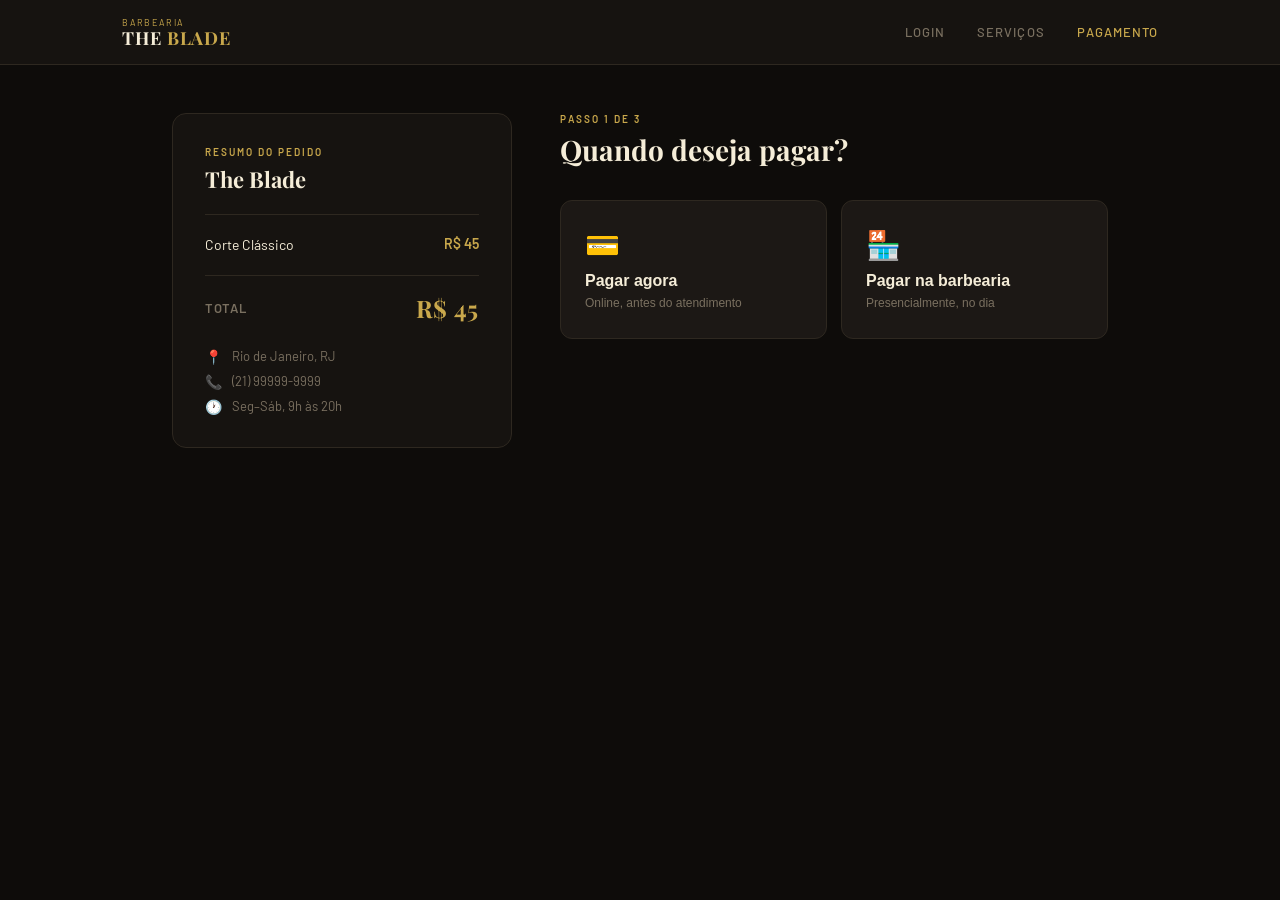
==== Grupo 6 projeto pronto - Copia/checkout.html @ 7908f97e "Add files via upload" ====
<!DOCTYPE html>
<html lang="pt-br">
<head>
  <meta charset="UTF-8">
  <meta name="viewport" content="width=device-width, initial-scale=1.0">
  <title>The Blade — Checkout</title>
  <link href="https://fonts.googleapis.com/css2?family=Playfair+Display:ital,wght@0,700;0,900;1,700&family=Barlow:wght@400;500;600&display=swap" rel="stylesheet">
  <link rel="stylesheet" href="checkout.css">
</head>
<body>

  <!-- Header -->
  <header class="site-header">
    <div class="header-inner">
      <div class="header-brand">
        <span class="header-tag">Barbearia</span>
        <span class="header-name">THE <strong>BLADE</strong></span>
      </div>
      <nav class="header-nav">
        <a href="login.html" id="nav-login-link">Login</a>
        <a href="servicos.html">Serviços</a>
        <a href="#" class="active">Pagamento</a>
      </nav>
    </div>
  </header>

  <!-- Conteúdo principal -->
  <main class="checkout-main">

    <!-- Coluna esquerda: resumo do pedido -->
    <aside class="order-summary">
      <p class="summary-eyebrow">Resumo do pedido</p>
      <h2 class="summary-title">The Blade</h2>
      <div class="summary-divider"></div>

      <div class="summary-items" id="summary-items">
        <!-- Preenchido pelo JS via URL params -->
      </div>

      <div class="summary-total-row">
        <span>Total</span>
        <span id="summary-total" class="summary-total-value">R$ 0</span>
      </div>

      <div class="summary-info">
        <div class="info-row"><span class="info-icon">📍</span><span>Rio de Janeiro, RJ</span></div>
        <div class="info-row"><span class="info-icon">📞</span><span>(21) 99999-9999</span></div>
        <div class="info-row"><span class="info-icon">🕐</span><span>Seg–Sáb, 9h às 20h</span></div>
      </div>
    </aside>

    <!-- Coluna direita: formulário de pagamento -->
    <section class="payment-section">

      <!-- Passo 1: Quando pagar -->
      <div class="step" id="step-when">
        <p class="step-eyebrow">Passo 1 de 3</p>
        <h2 class="step-title">Quando deseja pagar?</h2>
        <div class="when-grid">
          <button class="when-card" id="btn-pay-now">
            <span class="when-icon">💳</span>
            <span class="when-label">Pagar agora</span>
            <span class="when-desc">Online, antes do atendimento</span>
          </button>
          <button class="when-card" id="btn-pay-later">
            <span class="when-icon">🏪</span>
            <span class="when-label">Pagar na barbearia</span>
            <span class="when-desc">Presencialmente, no dia</span>
          </button>
        </div>
      </div>

      <!-- Passo 2a: Método de pagamento (online) -->
      <div class="step hidden" id="step-method">
        <p class="step-eyebrow">Passo 2 de 3</p>
        <h2 class="step-title">Forma de pagamento</h2>
        <div class="method-tabs">
          <button class="method-tab active" data-method="pix">PIX</button>
          <button class="method-tab" data-method="credito">Crédito</button>
          <button class="method-tab" data-method="debito">Débito</button>
        </div>

        <!-- PIX -->
        <div class="method-panel active" id="panel-pix">
          <div class="pix-wrap">
            <div class="qrcode-box">
              <div class="qrcode-inner" id="qrcode-placeholder">
                <div class="qr-grid"></div>
              </div>
              <p class="qr-label">QR Code PIX</p>
            </div>
            <div class="pix-details">
              <p class="pix-instructions">Abra o app do seu banco, escolha <strong>Pagar via PIX</strong> e escaneie o QR Code ao lado, ou copie a chave abaixo.</p>
              <div class="pix-key-box">
                <span class="pix-key-label">Chave PIX (CNPJ)</span>
                <div class="pix-key-row">
                  <span class="pix-key-value" id="pix-key">12.345.678/0001-99</span>
                  <button class="btn-copy" id="btn-copy-pix">Copiar</button>
                </div>
              </div>
              <div class="pix-timer">
                <span class="timer-label">Expira em</span>
                <span class="timer-value" id="pix-timer">10:00</span>
              </div>
            </div>
          </div>
          <button class="btn-confirm" id="btn-confirm-pix">Já realizei o pagamento</button>
        </div>

        <!-- Cartão de Crédito -->
        <div class="method-panel hidden" id="panel-credito">
          <div class="card-visual" id="card-visual-credito">
            <div class="card-chip"></div>
            <p class="card-number" id="display-num-credito">•••• •••• •••• ••••</p>
            <div class="card-bottom">
              <div><p class="card-field-label">Titular</p><p class="card-field-val" id="display-nome-credito">SEU NOME</p></div>
              <div><p class="card-field-label">Validade</p><p class="card-field-val" id="display-val-credito">MM/AA</p></div>
            </div>
          </div>
          <form id="form-credito" novalidate>
            <div class="field">
              <label for="cred-numero">Número do cartão</label>
              <input type="text" id="cred-numero" placeholder="0000 0000 0000 0000" maxlength="19" autocomplete="cc-number">
              <span class="field-error" id="err-cred-numero"></span>
            </div>
            <div class="field">
              <label for="cred-nome">Nome no cartão</label>
              <input type="text" id="cred-nome" placeholder="NOME SOBRENOME" autocomplete="cc-name">
              <span class="field-error" id="err-cred-nome"></span>
            </div>
            <div class="field-row-2">
              <div class="field">
                <label for="cred-validade">Validade</label>
                <input type="text" id="cred-validade" placeholder="MM/AA" maxlength="5" autocomplete="cc-exp">
                <span class="field-error" id="err-cred-validade"></span>
              </div>
              <div class="field">
                <label for="cred-cvv">CVV</label>
                <input type="text" id="cred-cvv" placeholder="•••" maxlength="4" autocomplete="cc-csc">
                <span class="field-error" id="err-cred-cvv"></span>
              </div>
            </div>
            <div class="field">
              <label for="cred-parcelas">Parcelamento</label>
              <select id="cred-parcelas"></select>
            </div>
            <div class="feedback-box" id="fb-credito"></div>
            <button type="submit" class="btn-confirm">Pagar com crédito</button>
          </form>
        </div>

        <!-- Cartão de Débito -->
        <div class="method-panel hidden" id="panel-debito">
          <div class="card-visual card-visual-debit" id="card-visual-debito">
            <div class="card-chip"></div>
            <p class="card-number" id="display-num-debito">•••• •••• •••• ••••</p>
            <div class="card-bottom">
              <div><p class="card-field-label">Titular</p><p class="card-field-val" id="display-nome-debito">SEU NOME</p></div>
              <div><p class="card-field-label">Validade</p><p class="card-field-val" id="display-val-debito">MM/AA</p></div>
            </div>
          </div>
          <form id="form-debito" novalidate>
            <div class="field">
              <label for="deb-numero">Número do cartão</label>
              <input type="text" id="deb-numero" placeholder="0000 0000 0000 0000" maxlength="19" autocomplete="cc-number">
              <span class="field-error" id="err-deb-numero"></span>
            </div>
            <div class="field">
              <label for="deb-nome">Nome no cartão</label>
              <input type="text" id="deb-nome" placeholder="NOME SOBRENOME" autocomplete="cc-name">
              <span class="field-error" id="err-deb-nome"></span>
            </div>
            <div class="field-row-2">
              <div class="field">
                <label for="deb-validade">Validade</label>
                <input type="text" id="deb-validade" placeholder="MM/AA" maxlength="5" autocomplete="cc-exp">
                <span class="field-error" id="err-deb-validade"></span>
              </div>
              <div class="field">
                <label for="deb-cvv">CVV</label>
                <input type="text" id="deb-cvv" placeholder="•••" maxlength="4" autocomplete="cc-csc">
                <span class="field-error" id="err-deb-cvv"></span>
              </div>
            </div>
            <div class="feedback-box" id="fb-debito"></div>
            <button type="submit" class="btn-confirm">Pagar com débito</button>
          </form>
        </div>

        <button class="btn-back" id="btn-back-method">← Voltar</button>
      </div>

      <!-- Passo 2b: Pagar na barbearia -->
      <div class="step hidden" id="step-presencial">
        <p class="step-eyebrow">Passo 2 de 3</p>
        <h2 class="step-title">Pagamento presencial</h2>
        <p class="step-desc">Ótimo! Você pagará diretamente na barbearia no dia do atendimento. Aceitamos as seguintes formas:</p>
        <div class="presencial-methods">
          <div class="pres-method"><span>💵</span> Dinheiro</div>
          <div class="pres-method"><span>💳</span> Cartão de débito</div>
          <div class="pres-method"><span>💳</span> Cartão de crédito</div>
          <div class="pres-method"><span>📱</span> PIX na hora</div>
        </div>
        <div class="presencial-notice">
          <span class="notice-icon">⚠</span>
          <p>Ao confirmar, seu horário ficará reservado. O não comparecimento sem cancelamento prévio de 2h pode resultar em cobrança de taxa.</p>
        </div>
        <button class="btn-confirm" id="btn-confirm-presencial">Confirmar agendamento</button>
        <button class="btn-back" id="btn-back-presencial">← Voltar</button>
      </div>

      <!-- Passo 3: Confirmação -->
      <div class="step hidden" id="step-confirmation">
        <div class="confirm-icon">✔</div>
        <p class="step-eyebrow">Tudo certo!</p>
        <h2 class="step-title" id="confirm-title">Pagamento confirmado</h2>
        <p class="confirm-desc" id="confirm-desc">Seu agendamento está garantido. Você receberá uma confirmação por e-mail em breve.</p>
        <div class="confirm-details" id="confirm-details"></div>
        <a href="servicos.html" class="btn-confirm" style="text-decoration:none; text-align:center; display:block;">Voltar aos serviços</a>
      </div>

    </section>
  </main>

  <script src="auth.js"></script>
  <script src="checkout.js"></script>
</body>
</html>
---- Grupo 6 projeto pronto - Copia/checkout.css ----
*, *::before, *::after { box-sizing: border-box; margin: 0; padding: 0; }

:root {
  --bg:          #0E0C0A;
  --surface:     #161310;
  --card:        #1C1815;
  --card-hover:  #221F1B;
  --gold:        #C9A84C;
  --gold-light:  #E2C06A;
  --gold-dim:    #C9A84C18;
  --cream:       #F5EDD8;
  --muted:       #7A7060;
  --border:      #2E2820;
  --border-gold: #C9A84C44;
  --green:       #3A7A3A;
  --green-bg:    #0F2A10;
  --green-border:#205A20;
  --red-text:    #E07070;
  --red-bg:      #2A1010;
  --red-border:  #5A2020;
}

body {
  font-family: 'Barlow', sans-serif;
  background: var(--bg);
  color: var(--cream);
  min-height: 100vh;
}

/* ── Header (igual ao servicos.css) ── */

.site-header {
  position: sticky; top: 0; z-index: 100;
  background: var(--surface);
  border-bottom: 1px solid var(--border);
}
.header-inner {
  max-width: 1100px; margin: 0 auto; padding: 0 2rem;
  height: 64px; display: flex; align-items: center; justify-content: space-between;
}
.header-brand { display: flex; flex-direction: column; line-height: 1; }
.header-tag { font-size: 9px; letter-spacing: 0.2em; text-transform: uppercase; color: var(--gold); margin-bottom: 2px; }
.header-name { font-family: 'Playfair Display', serif; font-size: 18px; font-weight: 700; color: var(--cream); letter-spacing: 0.05em; }
.header-name strong { color: var(--gold); }
.header-nav { display: flex; gap: 2rem; }
.header-nav a { font-size: 13px; font-weight: 500; letter-spacing: 0.08em; text-transform: uppercase; color: var(--muted); text-decoration: none; transition: color 0.15s; }
.header-nav a:hover, .header-nav a.active { color: var(--gold); }

/* ── Layout checkout ── */

.checkout-main {
  max-width: 1000px;
  margin: 0 auto;
  padding: 3rem 2rem 5rem;
  display: grid;
  grid-template-columns: 340px 1fr;
  gap: 3rem;
  align-items: start;
}

/* ── Resumo do pedido ── */

.order-summary {
  background: var(--surface);
  border: 1px solid var(--border);
  border-radius: 14px;
  padding: 2rem;
  position: sticky;
  top: 84px;
}

.summary-eyebrow {
  font-size: 10px; font-weight: 600; letter-spacing: 0.2em;
  text-transform: uppercase; color: var(--gold); margin-bottom: 0.4rem;
}

.summary-title {
  font-family: 'Playfair Display', serif;
  font-size: 22px; font-weight: 700; color: var(--cream); margin-bottom: 1.25rem;
}

.summary-divider { height: 1px; background: var(--border); margin-bottom: 1.25rem; }

.summary-items { display: flex; flex-direction: column; gap: 10px; margin-bottom: 1.25rem; }

.summary-item {
  display: flex; justify-content: space-between; align-items: flex-start; gap: 8px;
}
.summary-item-name { font-size: 14px; color: var(--cream); line-height: 1.4; }
.summary-item-price { font-size: 14px; font-weight: 600; color: var(--gold); white-space: nowrap; }

.summary-empty { font-size: 14px; color: var(--muted); font-style: italic; }

.summary-total-row {
  display: flex; justify-content: space-between; align-items: center;
  padding-top: 1rem; border-top: 1px solid var(--border);
  font-size: 13px; font-weight: 600; letter-spacing: 0.05em;
  text-transform: uppercase; color: var(--muted); margin-bottom: 1.5rem;
}
.summary-total-value {
  font-family: 'Playfair Display', serif;
  font-size: 24px; font-weight: 700; color: var(--gold);
}

.summary-info { display: flex; flex-direction: column; gap: 8px; }
.info-row { display: flex; align-items: center; gap: 10px; font-size: 13px; color: var(--muted); }
.info-icon { font-size: 14px; }

/* ── Seção de pagamento ── */

.payment-section { display: flex; flex-direction: column; }

.step { animation: fadeUp 0.3s ease both; }
.step.hidden { display: none; }

@keyframes fadeUp {
  from { opacity: 0; transform: translateY(12px); }
  to   { opacity: 1; transform: translateY(0); }
}

.step-eyebrow {
  font-size: 10px; font-weight: 600; letter-spacing: 0.2em;
  text-transform: uppercase; color: var(--gold); margin-bottom: 0.4rem;
}

.step-title {
  font-family: 'Playfair Display', serif;
  font-size: 28px; font-weight: 700; color: var(--cream); margin-bottom: 2rem;
}

.step-desc { font-size: 14px; color: var(--muted); line-height: 1.7; margin-bottom: 1.5rem; }

/* ── Passo 1: Quando pagar ── */

.when-grid { display: grid; grid-template-columns: 1fr 1fr; gap: 14px; }

.when-card {
  background: var(--card); border: 1px solid var(--border); border-radius: 12px;
  padding: 1.75rem 1.5rem; display: flex; flex-direction: column; align-items: flex-start;
  gap: 6px; cursor: pointer; text-align: left;
  transition: border-color 0.2s, background 0.2s, transform 0.15s;
}
.when-card:hover { border-color: var(--border-gold); background: var(--card-hover); transform: translateY(-2px); }

.when-icon { font-size: 28px; margin-bottom: 4px; }
.when-label { font-size: 16px; font-weight: 600; color: var(--cream); }
.when-desc  { font-size: 12px; color: var(--muted); }

/* ── Passo 2: Método ── */

.method-tabs {
  display: flex; gap: 8px; margin-bottom: 1.75rem;
  border-bottom: 1px solid var(--border); padding-bottom: 0;
}

.method-tab {
  background: none; border: none; border-bottom: 2px solid transparent;
  padding: 8px 16px 12px; font-family: 'Barlow', sans-serif;
  font-size: 13px; font-weight: 600; letter-spacing: 0.08em; text-transform: uppercase;
  color: var(--muted); cursor: pointer; transition: color 0.15s, border-color 0.15s;
  margin-bottom: -1px;
}
.method-tab:hover { color: var(--cream); }
.method-tab.active { color: var(--gold); border-bottom-color: var(--gold); }

.method-panel { display: none; }
.method-panel.active { display: block; animation: fadeUp 0.25s ease both; }

/* ── PIX ── */

.pix-wrap { display: grid; grid-template-columns: auto 1fr; gap: 2rem; margin-bottom: 1.5rem; align-items: start; }

.qrcode-box { display: flex; flex-direction: column; align-items: center; gap: 8px; }

.qrcode-inner {
  width: 140px; height: 140px; background: var(--cream); border-radius: 8px;
  display: flex; align-items: center; justify-content: center; padding: 10px;
}

.qr-grid {
  width: 100%; height: 100%;
  background-image:
    repeating-linear-gradient(0deg, #1a1a1a 0px, #1a1a1a 8px, transparent 8px, transparent 16px),
    repeating-linear-gradient(90deg, #1a1a1a 0px, #1a1a1a 8px, transparent 8px, transparent 16px);
  opacity: 0.85; border-radius: 2px;
}

.qr-label { font-size: 11px; color: var(--muted); text-align: center; }

.pix-details { display: flex; flex-direction: column; gap: 1rem; }

.pix-instructions { font-size: 13.5px; color: var(--muted); line-height: 1.65; }
.pix-instructions strong { color: var(--cream); }

.pix-key-box { background: var(--card); border: 1px solid var(--border); border-radius: 8px; padding: 12px 14px; }
.pix-key-label { font-size: 10px; font-weight: 600; letter-spacing: 0.12em; text-transform: uppercase; color: var(--muted); margin-bottom: 6px; }
.pix-key-row { display: flex; align-items: center; justify-content: space-between; gap: 8px; }
.pix-key-value { font-size: 14px; font-weight: 600; color: var(--cream); font-family: 'Barlow', monospace; }

.btn-copy {
  background: none; border: 1px solid var(--border-gold); border-radius: 5px;
  padding: 4px 10px; font-size: 11px; font-weight: 600; letter-spacing: 0.08em;
  text-transform: uppercase; color: var(--gold); cursor: pointer;
  transition: background 0.15s, color 0.15s;
}
.btn-copy:hover { background: var(--gold); color: #0E0C0A; }
.btn-copy.copied { background: var(--green); color: white; border-color: transparent; }

.pix-timer { display: flex; align-items: center; gap: 8px; }
.timer-label { font-size: 12px; color: var(--muted); }
.timer-value { font-size: 20px; font-weight: 700; color: var(--gold); font-family: 'Playfair Display', serif; letter-spacing: 0.05em; }
.timer-value.urgent { color: #E07070; }

/* ── Cartão visual ── */

.card-visual {
  background: linear-gradient(135deg, #2A2318 0%, #1C1610 100%);
  border: 1px solid var(--border-gold);
  border-radius: 14px; padding: 1.5rem; margin-bottom: 1.5rem;
  display: flex; flex-direction: column; justify-content: space-between;
  min-height: 160px; position: relative; overflow: hidden;
}

.card-visual::before {
  content: ''; position: absolute; right: -30px; top: -30px;
  width: 140px; height: 140px; border-radius: 50%;
  background: rgba(201,168,76,0.06); pointer-events: none;
}

.card-visual-debit { background: linear-gradient(135deg, #12181C 0%, #0C1418 100%); }
.card-visual-debit::before { background: rgba(74,144,180,0.08); }

.card-chip {
  width: 36px; height: 26px; background: var(--gold);
  border-radius: 5px; margin-bottom: 1rem; opacity: 0.85;
}

.card-number { font-size: 18px; letter-spacing: 0.2em; color: var(--cream); margin-bottom: 1rem; font-family: 'Barlow', monospace; }

.card-bottom { display: flex; gap: 2rem; }
.card-field-label { font-size: 9px; letter-spacing: 0.15em; text-transform: uppercase; color: var(--muted); margin-bottom: 3px; }
.card-field-val { font-size: 13px; font-weight: 600; color: var(--cream); letter-spacing: 0.05em; }

/* ── Formulários ── */

.field { margin-bottom: 1.1rem; }

.field-row-2 { display: grid; grid-template-columns: 1fr 1fr; gap: 12px; }

label {
  display: block; font-size: 11px; font-weight: 600;
  letter-spacing: 0.12em; text-transform: uppercase; color: var(--muted); margin-bottom: 6px;
}

input[type="text"], input[type="number"], select {
  width: 100%; padding: 12px 14px;
  font-family: 'Barlow', sans-serif; font-size: 15px;
  background: var(--card); border: 1px solid var(--border);
  border-radius: 6px; color: var(--cream); outline: none;
  transition: border-color 0.2s, box-shadow 0.2s;
}
input::placeholder { color: #3D3830; }
input:hover, select:hover { border-color: #3D3830; }
input:focus, select:focus { border-color: var(--gold); box-shadow: 0 0 0 3px var(--gold-dim); }

select { appearance: none; cursor: pointer; }
select option { background: var(--card); }

.field-error { display: block; font-size: 11px; color: var(--red-text); margin-top: 5px; min-height: 14px; }

.feedback-box { font-size: 13px; border-radius: 6px; margin-bottom: 0.75rem; transition: all 0.2s; }
.feedback-box:not(:empty) { padding: 10px 14px; }
.feedback-box.error   { background: var(--red-bg);   color: var(--red-text); border: 1px solid var(--red-border); }
.feedback-box.success { background: var(--green-bg); color: #70C070;         border: 1px solid var(--green-border); }

/* ── Pagamento presencial ── */

.presencial-methods {
  display: grid; grid-template-columns: 1fr 1fr; gap: 10px; margin-bottom: 1.5rem;
}

.pres-method {
  background: var(--card); border: 1px solid var(--border); border-radius: 8px;
  padding: 12px 16px; font-size: 14px; color: var(--cream);
  display: flex; align-items: center; gap: 10px;
}

.presencial-notice {
  display: flex; align-items: flex-start; gap: 12px;
  background: #1A1500; border: 1px solid #3D3000; border-radius: 8px;
  padding: 14px 16px; margin-bottom: 1.5rem;
}
.notice-icon { font-size: 16px; flex-shrink: 0; margin-top: 1px; }
.presencial-notice p { font-size: 13px; color: #B89A40; line-height: 1.6; }

/* ── Botões ── */

.btn-confirm {
  width: 100%; padding: 14px;
  background: var(--gold); color: #0E0C0A;
  font-family: 'Barlow', sans-serif; font-size: 13px; font-weight: 700;
  letter-spacing: 0.15em; text-transform: uppercase;
  border: none; border-radius: 6px; cursor: pointer;
  transition: background 0.2s, transform 0.1s; margin-top: 0.5rem;
}
.btn-confirm:hover  { background: var(--gold-light); }
.btn-confirm:active { transform: scale(0.98); }

.btn-back {
  background: none; border: none; color: var(--muted); font-family: 'Barlow', sans-serif;
  font-size: 13px; cursor: pointer; margin-top: 1rem; padding: 0;
  transition: color 0.15s;
}
.btn-back:hover { color: var(--cream); }

/* ── Confirmação ── */

.confirm-icon {
  width: 60px; height: 60px; border-radius: 50%;
  background: var(--green-bg); border: 1px solid var(--green-border);
  display: flex; align-items: center; justify-content: center;
  font-size: 24px; color: #70C070; margin-bottom: 1.5rem;
}

.confirm-desc { font-size: 14px; color: var(--muted); line-height: 1.7; margin-bottom: 1.5rem; }

.confirm-details {
  background: var(--surface); border: 1px solid var(--border); border-radius: 10px;
  padding: 1.25rem 1.5rem; margin-bottom: 1.5rem;
  display: flex; flex-direction: column; gap: 10px;
}
.confirm-row { display: flex; justify-content: space-between; font-size: 14px; }
.confirm-row-label { color: var(--muted); }
.confirm-row-value { color: var(--cream); font-weight: 500; }

/* ── Responsivo ── */

@media (max-width: 750px) {
  .checkout-main { grid-template-columns: 1fr; }
  .order-summary { position: static; }
  .when-grid, .presencial-methods { grid-template-columns: 1fr; }
  .pix-wrap { grid-template-columns: 1fr; }
  .field-row-2 { grid-template-columns: 1fr; }
  .header-nav { display: none; }
}
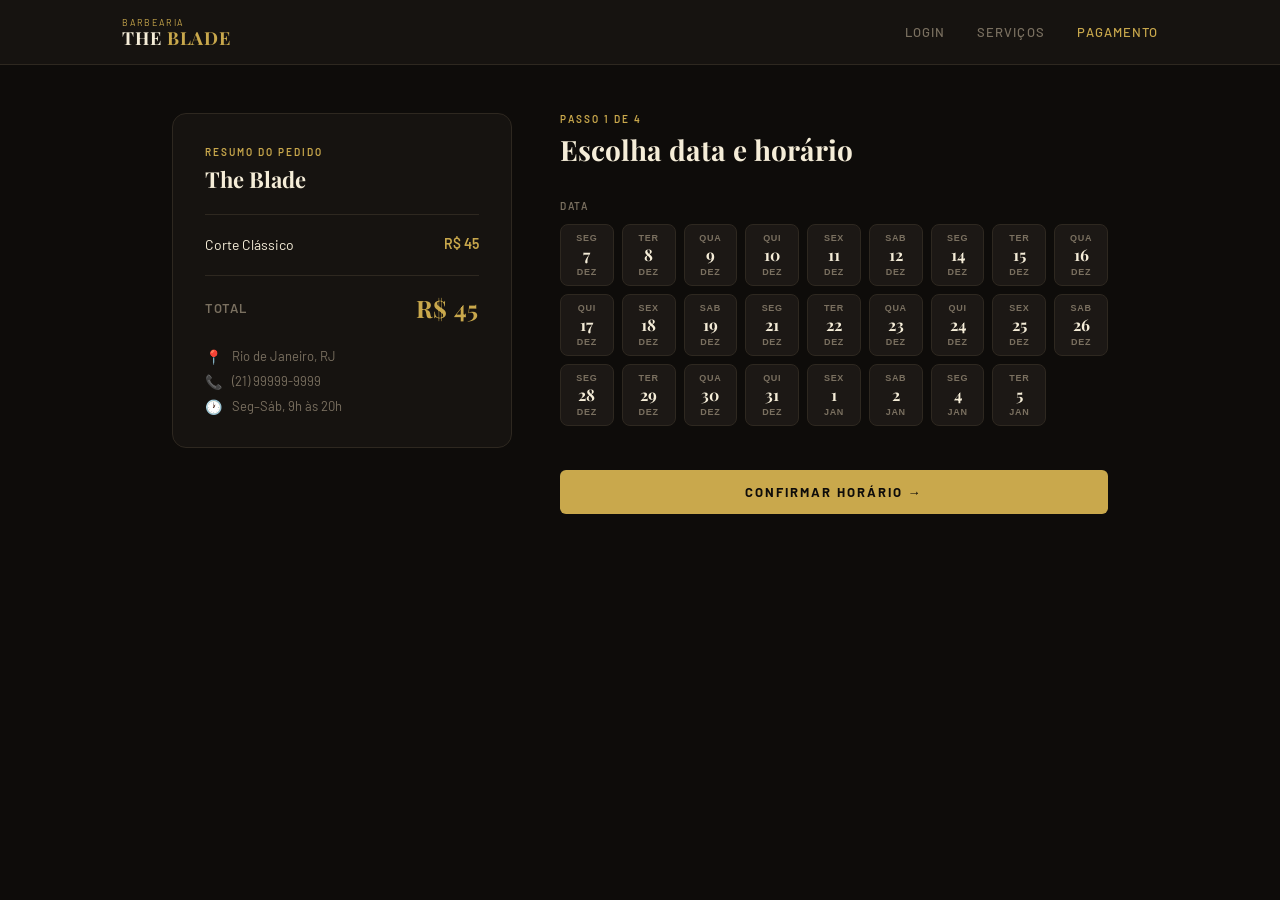
==== commit 01f344b6: "Add files via upload" ====
--- a/Grupo 6 projeto pronto - Copia/checkout.html
+++ b/Grupo 6 projeto pronto - Copia/checkout.html
@@ -52,9 +52,28 @@
     <!-- Coluna direita: formulário de pagamento -->
     <section class="payment-section">
 
+      <!-- Passo 1: Escolher data e horário -->
+      <div class="step" id="step-schedule">
+        <p class="step-eyebrow">Passo 1 de 4</p>
+        <h2 class="step-title">Escolha data e horário</h2>
+
+        <div class="schedule-section">
+          <p class="schedule-label">Data</p>
+          <div class="dates-grid" id="dates-grid"></div>
+        </div>
+
+        <div class="schedule-section" id="times-section" style="display:none">
+          <p class="schedule-label">Horário disponível</p>
+          <div class="times-grid" id="times-grid"></div>
+        </div>
+
+        <div class="feedback-box" id="fb-schedule"></div>
+        <button class="btn-confirm" id="btn-confirm-schedule" style="margin-top:1rem">Confirmar horário →</button>
+      </div>
+
       <!-- Passo 1: Quando pagar -->
       <div class="step" id="step-when">
-        <p class="step-eyebrow">Passo 1 de 3</p>
+        <p class="step-eyebrow">Passo 2 de 4</p>
         <h2 class="step-title">Quando deseja pagar?</h2>
         <div class="when-grid">
           <button class="when-card" id="btn-pay-now">
@@ -72,7 +91,7 @@
 
       <!-- Passo 2a: Método de pagamento (online) -->
       <div class="step hidden" id="step-method">
-        <p class="step-eyebrow">Passo 2 de 3</p>
+        <p class="step-eyebrow">Passo 3 de 4</p>
         <h2 class="step-title">Forma de pagamento</h2>
         <div class="method-tabs">
           <button class="method-tab active" data-method="pix">PIX</button>
@@ -192,7 +211,7 @@
 
       <!-- Passo 2b: Pagar na barbearia -->
       <div class="step hidden" id="step-presencial">
-        <p class="step-eyebrow">Passo 2 de 3</p>
+        <p class="step-eyebrow">Passo 3 de 4</p>
         <h2 class="step-title">Pagamento presencial</h2>
         <p class="step-desc">Ótimo! Você pagará diretamente na barbearia no dia do atendimento. Aceitamos as seguintes formas:</p>
         <div class="presencial-methods">
--- a/Grupo 6 projeto pronto - Copia/checkout.css
+++ b/Grupo 6 projeto pronto - Copia/checkout.css
@@ -343,3 +343,130 @@
   .field-row-2 { grid-template-columns: 1fr; }
   .header-nav { display: none; }
 }
+
+/* ── Agendamento ── */
+
+.schedule-section {
+  margin-bottom: 1.75rem;
+}
+
+.schedule-label {
+  font-size: 10px;
+  font-weight: 600;
+  letter-spacing: 0.15em;
+  text-transform: uppercase;
+  color: var(--muted);
+  margin-bottom: 0.75rem;
+}
+
+.dates-grid {
+  display: grid;
+  grid-template-columns: repeat(auto-fill, minmax(52px, 1fr));
+  gap: 8px;
+}
+
+.date-btn {
+  background: var(--card);
+  border: 1px solid var(--border);
+  border-radius: 8px;
+  padding: 8px 4px;
+  cursor: pointer;
+  text-align: center;
+  transition: border-color 0.15s, background 0.15s;
+  display: flex;
+  flex-direction: column;
+  align-items: center;
+  gap: 4px;
+  min-width: 0;
+}
+
+.date-btn:hover:not(:disabled) {
+  border-color: var(--border-gold);
+  background: var(--card-hover);
+}
+
+.date-btn.selected {
+  border-color: var(--gold);
+  background: var(--gold-dim);
+}
+
+.date-btn:disabled {
+  opacity: 0.35;
+  cursor: not-allowed;
+}
+
+.date-weekday {
+  font-size: 9px;
+  font-weight: 600;
+  letter-spacing: 0.08em;
+  text-transform: uppercase;
+  color: var(--muted);
+}
+
+.date-day {
+  font-family: 'Playfair Display', serif;
+  font-size: 16px;
+  font-weight: 700;
+  color: var(--cream);
+  line-height: 1;
+}
+
+.date-btn.selected .date-weekday { color: var(--gold); }
+.date-btn.selected .date-day     { color: var(--gold); }
+
+.times-grid {
+  display: grid;
+  grid-template-columns: repeat(auto-fill, minmax(70px, 1fr));
+  gap: 8px;
+}
+
+.time-btn {
+  background: var(--card);
+  border: 1px solid var(--border);
+  border-radius: 6px;
+  padding: 10px 6px;
+  font-family: 'Barlow', sans-serif;
+  font-size: 13px;
+  font-weight: 600;
+  color: var(--cream);
+  cursor: pointer;
+  text-align: center;
+  transition: border-color 0.15s, background 0.15s;
+}
+
+.time-btn:hover:not(:disabled) {
+  border-color: var(--border-gold);
+  background: var(--card-hover);
+}
+
+.time-btn.selected {
+  border-color: var(--gold);
+  background: var(--gold-dim);
+  color: var(--gold);
+}
+
+.time-btn:disabled {
+  opacity: 0.3;
+  cursor: not-allowed;
+  text-decoration: line-through;
+}
+
+.selected-schedule-info {
+  background: var(--card);
+  border: 1px solid var(--border-gold);
+  border-radius: 8px;
+  padding: 12px 16px;
+  font-size: 13px;
+  color: var(--cream);
+  margin-bottom: 1rem;
+  display: flex;
+  align-items: center;
+  gap: 10px;
+}
+
+.selected-schedule-info span { color: var(--gold); font-weight: 600; }
+
+@media (max-width: 750px) {
+  .dates-grid { grid-template-columns: repeat(4, 1fr); }
+  .times-grid { grid-template-columns: repeat(3, 1fr); }
+}
